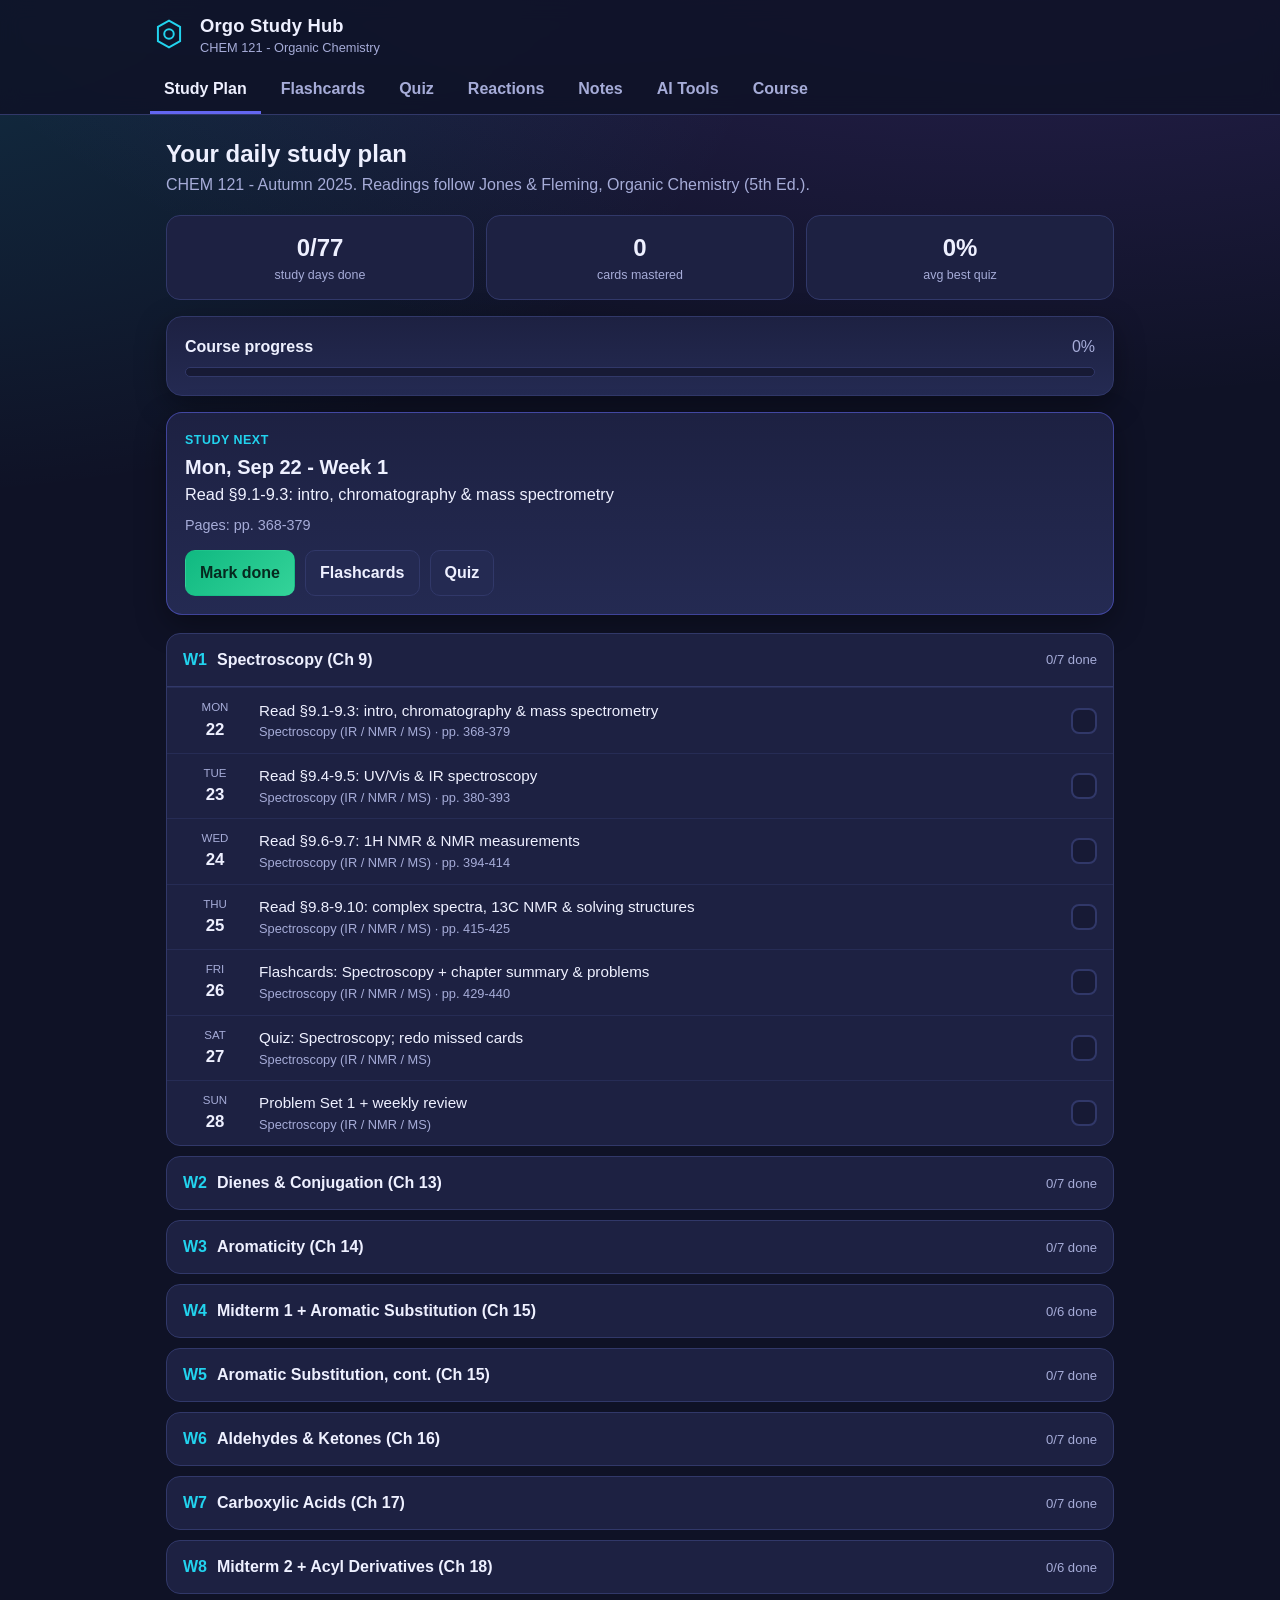
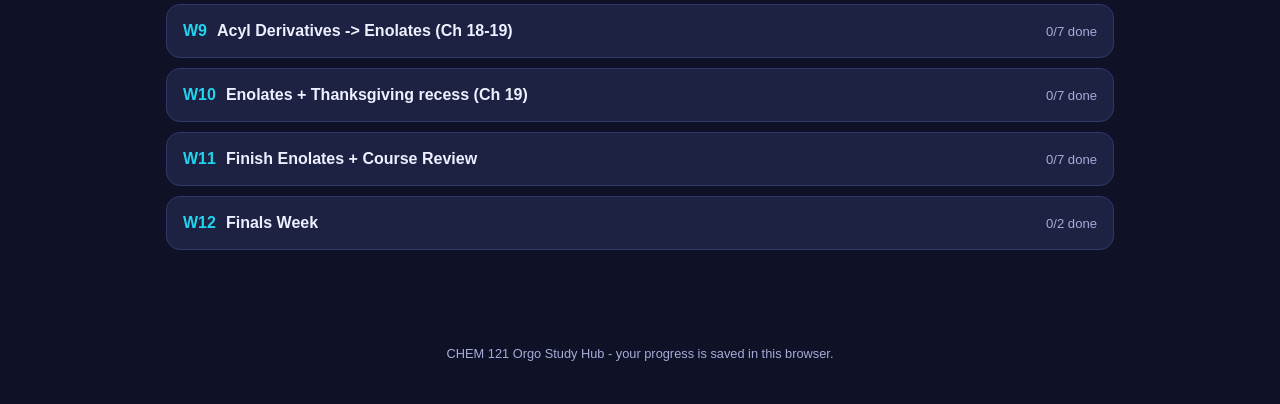
==== docs/index.html @ 77a2e673 "Publish CHEM 121 Orgo Study Hub via GitHub Pages (docs/) Add the study app under docs/ on main so it" ====
<!DOCTYPE html>
<html lang="en">
<head>
  <meta charset="UTF-8" />
  <meta name="viewport" content="width=device-width, initial-scale=1.0" />
  <title>CHEM 121 - Orgo Study Hub</title>
  <link rel="stylesheet" href="css/styles.css" />
</head>
<body>
  <header class="topbar">
    <div class="brand">
      <svg class="logo" viewBox="0 0 48 48" aria-hidden="true">
        <polygon points="24,7 38,15 38,33 24,41 10,33 10,15" fill="none" stroke="currentColor" stroke-width="2.5" />
        <circle cx="24" cy="24" r="6" fill="none" stroke="currentColor" stroke-width="2.5" />
      </svg>
      <div class="brand-text">
        <div class="brand-title">Orgo Study Hub</div>
        <div class="brand-sub">CHEM 121 - Organic Chemistry</div>
      </div>
    </div>
    <nav class="tabs" id="tabs">
      <button class="tab active" data-view="plan">Study Plan</button>
      <button class="tab" data-view="flashcards">Flashcards</button>
      <button class="tab" data-view="quiz">Quiz</button>
      <button class="tab" data-view="reactions">Reactions</button>
      <button class="tab" data-view="notes">Notes</button>
      <button class="tab" data-view="ai">AI Tools</button>
      <button class="tab" data-view="course">Course</button>
    </nav>
  </header>

  <main id="app" class="container"></main>

  <footer class="footer">
    <span>CHEM 121 Orgo Study Hub - your progress is saved in this browser.</span>
  </footer>

  <script src="js/data.js"></script>
  <script src="js/ai.js"></script>
  <script src="js/app.js"></script>
</body>
</html>
---- docs/css/styles.css ----
:root {
  --bg: #0f1226;
  --bg-soft: #171a35;
  --card: #1d2142;
  --card-2: #242a52;
  --line: #313869;
  --text: #eef0ff;
  --muted: #a6acd8;
  --primary: #6366f1;
  --primary-2: #8b5cf6;
  --accent: #22d3ee;
  --good: #34d399;
  --warn: #fbbf24;
  --bad: #fb7185;
  --radius: 16px;
  --shadow: 0 10px 30px rgba(0, 0, 0, 0.35);
}

* { box-sizing: border-box; }

html, body {
  margin: 0;
  padding: 0;
  background:
    radial-gradient(1200px 600px at 80% -10%, rgba(139, 92, 246, 0.25), transparent),
    radial-gradient(900px 500px at -10% 0%, rgba(34, 211, 238, 0.15), transparent),
    var(--bg);
  color: var(--text);
  font-family: -apple-system, BlinkMacSystemFont, "Segoe UI", Roboto, Helvetica, Arial, sans-serif;
  line-height: 1.5;
  min-height: 100vh;
}

.container { max-width: 980px; margin: 0 auto; padding: 20px 16px 60px; }

/* Top bar */
.topbar {
  position: sticky;
  top: 0;
  z-index: 20;
  backdrop-filter: blur(10px);
  background: rgba(15, 18, 38, 0.85);
  border-bottom: 1px solid var(--line);
  padding: 12px 16px 0;
}
.brand { display: flex; align-items: center; gap: 12px; max-width: 980px; margin: 0 auto; }
.logo { width: 38px; height: 38px; color: var(--accent); flex: none; }
.brand-title { font-weight: 800; font-size: 1.15rem; letter-spacing: 0.2px; }
.brand-sub { color: var(--muted); font-size: 0.8rem; margin-top: -2px; }

.tabs {
  display: flex;
  gap: 6px;
  max-width: 980px;
  margin: 10px auto 0;
  overflow-x: auto;
  scrollbar-width: none;
}
.tabs::-webkit-scrollbar { display: none; }
.tab {
  appearance: none;
  border: none;
  background: transparent;
  color: var(--muted);
  font: inherit;
  font-weight: 600;
  padding: 10px 14px;
  border-radius: 10px 10px 0 0;
  cursor: pointer;
  white-space: nowrap;
  border-bottom: 3px solid transparent;
}
.tab:hover { color: var(--text); }
.tab.active { color: var(--text); border-bottom-color: var(--primary); }

/* Generic */
h1, h2, h3 { line-height: 1.25; }
.view-head { margin: 4px 0 18px; }
.view-head h1 { font-size: 1.5rem; margin: 0 0 4px; }
.view-head p { color: var(--muted); margin: 0; }

.card {
  background: linear-gradient(180deg, var(--card), var(--card-2));
  border: 1px solid var(--line);
  border-radius: var(--radius);
  box-shadow: var(--shadow);
  padding: 18px;
}
.grid { display: grid; gap: 14px; }
.grid.cols-2 { grid-template-columns: repeat(2, 1fr); }
.grid.cols-3 { grid-template-columns: repeat(3, 1fr); }

.btn {
  appearance: none;
  border: 1px solid var(--line);
  background: var(--card-2);
  color: var(--text);
  font: inherit;
  font-weight: 600;
  padding: 10px 14px;
  border-radius: 10px;
  cursor: pointer;
  transition: transform 0.05s ease, background 0.15s ease;
}
.btn:hover { background: #2c3360; }
.btn:active { transform: translateY(1px); }
.btn.primary { background: linear-gradient(135deg, var(--primary), var(--primary-2)); border-color: transparent; }
.btn.good { background: linear-gradient(135deg, #10b981, #34d399); border-color: transparent; color: #06291f; }
.btn.ghost { background: transparent; }
.btn.small { padding: 6px 10px; font-size: 0.85rem; }
.btn:disabled { opacity: 0.5; cursor: default; }
.row { display: flex; gap: 10px; flex-wrap: wrap; align-items: center; }
.spacer { flex: 1; }

select, input[type="text"], input[type="search"], input[type="file"], textarea {
  appearance: none;
  background: var(--bg-soft);
  color: var(--text);
  border: 1px solid var(--line);
  border-radius: 10px;
  padding: 9px 12px;
  font: inherit;
  width: 100%;
}
textarea { line-height: 1.45; }
input[type="file"] { padding: 8px; }
label.field { display: flex; flex-direction: column; gap: 6px; font-size: 0.85rem; color: var(--muted); }

.badge {
  display: inline-block;
  font-size: 0.72rem;
  font-weight: 700;
  padding: 3px 8px;
  border-radius: 999px;
  background: rgba(99, 102, 241, 0.18);
  color: #c7caff;
  border: 1px solid rgba(99, 102, 241, 0.4);
}
.badge.good { background: rgba(52, 211, 153, 0.16); color: #9af0d2; border-color: rgba(52, 211, 153, 0.4); }
.badge.exam { background: rgba(251, 113, 133, 0.16); color: #ffc2cd; border-color: rgba(251, 113, 133, 0.45); }
.badge.today { background: rgba(34, 211, 238, 0.18); color: #b6f3fb; border-color: rgba(34, 211, 238, 0.45); }

.muted { color: var(--muted); }
.pill-tag { font-size: 0.72rem; color: var(--muted); border: 1px solid var(--line); border-radius: 999px; padding: 2px 8px; }

/* Progress bar */
.progress { height: 10px; background: var(--bg-soft); border-radius: 999px; overflow: hidden; border: 1px solid var(--line); }
.progress > span { display: block; height: 100%; background: linear-gradient(90deg, var(--primary), var(--accent)); width: 0; transition: width 0.4s ease; }

/* Stats */
.stats { display: grid; grid-template-columns: repeat(3, 1fr); gap: 12px; margin-bottom: 16px; }
.stat { background: var(--card); border: 1px solid var(--line); border-radius: 14px; padding: 14px; text-align: center; }
.stat .num { font-size: 1.5rem; font-weight: 800; }
.stat .lbl { color: var(--muted); font-size: 0.78rem; }

/* ---- Study plan ---- */
.next-card { border: 1px solid rgba(99,102,241,0.5); }
.next-card .eyebrow { color: var(--accent); font-weight: 700; font-size: 0.78rem; letter-spacing: 0.5px; text-transform: uppercase; }
.next-card h2 { margin: 6px 0 2px; font-size: 1.25rem; }
.reading { font-size: 1.02rem; }
.pages-line { margin-top: 8px; color: var(--muted); font-size: 0.9rem; }

details.week { background: var(--card); border: 1px solid var(--line); border-radius: 14px; margin-bottom: 10px; overflow: hidden; }
details.week > summary { list-style: none; cursor: pointer; padding: 14px 16px; display: flex; align-items: center; gap: 10px; }
details.week > summary::-webkit-details-marker { display: none; }
details.week > summary .wk-no { font-weight: 800; color: var(--accent); }
details.week > summary .wk-title { font-weight: 700; }
details.week > summary .wk-meta { margin-left: auto; color: var(--muted); font-size: 0.82rem; }
details.week[open] > summary { border-bottom: 1px solid var(--line); }

.day {
  display: grid;
  grid-template-columns: 64px 1fr auto;
  gap: 12px;
  align-items: center;
  padding: 11px 16px;
  border-top: 1px solid rgba(49,56,105,0.5);
  cursor: pointer;
}
.day:first-child { border-top: none; }
.day:hover { background: rgba(255,255,255,0.02); }
.day .date { text-align: center; }
.day .date .dow { font-size: 0.72rem; color: var(--muted); text-transform: uppercase; }
.day .date .dnum { font-weight: 800; font-size: 1.05rem; }
.day .task { font-size: 0.95rem; }
.day .task .sub { color: var(--muted); font-size: 0.8rem; }
.day.done .task { text-decoration: line-through; color: var(--muted); }
.day.exam { background: rgba(251, 113, 133, 0.07); }
.day.off { opacity: 0.55; cursor: default; }
.check {
  width: 26px; height: 26px; border-radius: 8px; border: 2px solid var(--line);
  display: flex; align-items: center; justify-content: center; flex: none; background: var(--bg-soft);
}
.day.done .check { background: var(--good); border-color: var(--good); color: #06291f; font-weight: 900; }

/* Day detail */
.day-detail { padding: 0 16px 16px 92px; border-top: 1px dashed var(--line); }
.day-detail .read-big { font-size: 1.02rem; margin: 12px 0 6px; }
.day-detail .pages-edit { display: flex; gap: 8px; align-items: center; margin: 8px 0; flex-wrap: wrap; }
.day-detail .pages-edit input { min-width: 180px; }

/* ---- Flashcards ---- */
.fc-stage { perspective: 1200px; margin: 16px 0; }
.flashcard {
  position: relative;
  width: 100%;
  min-height: 230px;
  transform-style: preserve-3d;
  transition: transform 0.5s;
  cursor: pointer;
}
.flashcard.flipped { transform: rotateY(180deg); }
.face {
  position: absolute;
  inset: 0;
  backface-visibility: hidden;
  border-radius: var(--radius);
  border: 1px solid var(--line);
  padding: 26px;
  display: flex;
  flex-direction: column;
  justify-content: center;
  text-align: center;
}
.face .tag { position: absolute; top: 14px; left: 16px; }
.face .hint { position: absolute; bottom: 12px; left: 0; right: 0; color: var(--muted); font-size: 0.78rem; }
.face.front { background: linear-gradient(160deg, var(--card), var(--card-2)); font-size: 1.2rem; font-weight: 600; }
.face.back { background: linear-gradient(160deg, #20264f, #2b2360); transform: rotateY(180deg); font-size: 1.02rem; }

/* ---- Quiz ---- */
.quiz-options { display: grid; gap: 10px; margin: 14px 0; }
.opt {
  text-align: left;
  padding: 13px 14px;
  border-radius: 12px;
  border: 1px solid var(--line);
  background: var(--bg-soft);
  cursor: pointer;
  font: inherit;
  color: var(--text);
}
.opt:hover { background: #222850; }
.opt.correct { border-color: var(--good); background: rgba(52,211,153,0.16); }
.opt.wrong { border-color: var(--bad); background: rgba(251,113,133,0.16); }
.opt:disabled { cursor: default; }
.explain { margin-top: 12px; padding: 12px 14px; border-radius: 12px; background: rgba(34,211,238,0.08); border: 1px solid rgba(34,211,238,0.3); font-size: 0.92rem; }

/* ---- Reactions ---- */
.rxn { border: 1px solid var(--line); border-radius: 14px; padding: 14px; background: var(--card); }
.rxn h3 { margin: 0 0 8px; font-size: 1.02rem; }
.rxn .flow { display: flex; align-items: center; gap: 10px; flex-wrap: wrap; font-weight: 600; margin: 6px 0; }
.rxn .chip { background: var(--bg-soft); border: 1px solid var(--line); border-radius: 10px; padding: 6px 10px; font-size: 0.9rem; }
.rxn .arrow { color: var(--accent); font-weight: 800; }
.rxn .reagents { color: var(--accent); font-size: 0.82rem; text-align: center; }
.rxn .notes { color: var(--muted); font-size: 0.86rem; margin-top: 8px; }

/* ---- Notes ---- */
.note-section { margin-top: 14px; }
.note-section h3 { margin: 0 0 6px; color: var(--accent); font-size: 1rem; }
.note-section ul { margin: 0; padding-left: 18px; }
.note-section li { margin: 4px 0; }

/* ---- Course ---- */
.kv { display: grid; grid-template-columns: 130px 1fr; gap: 8px 14px; }
.kv dt { color: var(--muted); }
.kv dd { margin: 0; }
.exam-row { display: flex; align-items: center; gap: 10px; padding: 10px 0; border-top: 1px solid var(--line); }
.exam-row:first-of-type { border-top: none; }
.grade-bar { height: 8px; border-radius: 999px; background: linear-gradient(90deg, var(--primary), var(--accent)); }

.footer { text-align: center; color: var(--muted); font-size: 0.8rem; padding: 24px 16px 40px; }

.empty { text-align: center; color: var(--muted); padding: 30px; }

@media (max-width: 720px) {
  .grid.cols-3, .grid.cols-2 { grid-template-columns: 1fr; }
  .stats { grid-template-columns: repeat(3, 1fr); }
  .day { grid-template-columns: 54px 1fr auto; }
  .day-detail { padding-left: 16px; }
  .kv { grid-template-columns: 1fr; gap: 2px; }
  .kv dt { margin-top: 8px; }
}
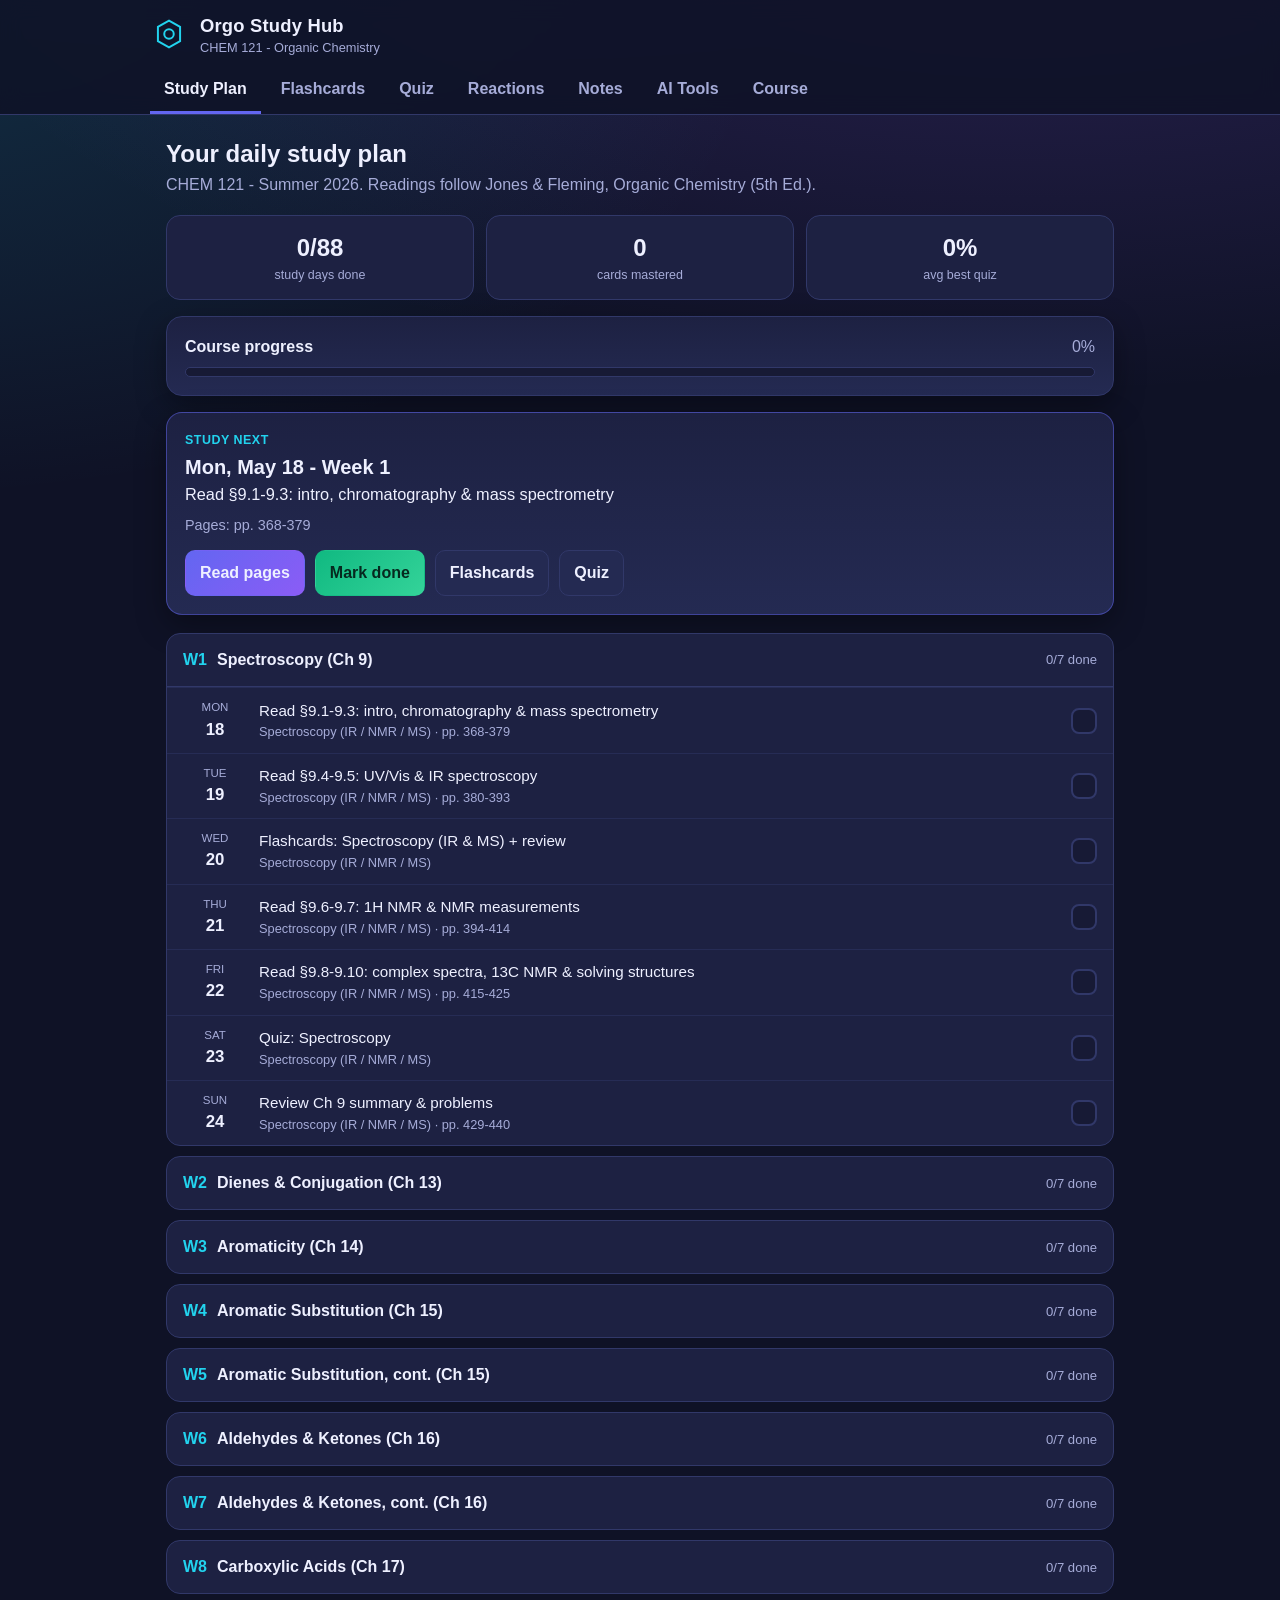
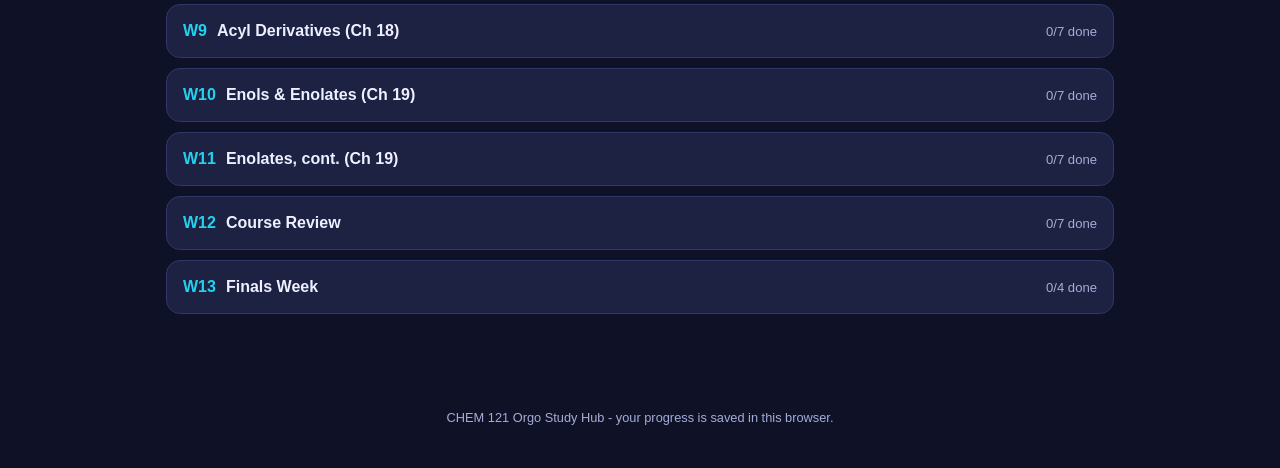
==== commit 574a5417: "Add in-app textbook reader (read assigned pages on the phone) Each study day gets a "Read pp." butto" ====
--- a/docs/index.html
+++ b/docs/index.html
@@ -37,6 +37,7 @@
 
   <script src="js/data.js"></script>
   <script src="js/ai.js"></script>
+  <script src="js/reader.js"></script>
   <script src="js/app.js"></script>
 </body>
 </html>
--- a/docs/css/styles.css
+++ b/docs/css/styles.css
@@ -272,6 +272,39 @@
 
 .empty { text-align: center; color: var(--muted); padding: 30px; }
 
+/* ---- Textbook reader overlay ---- */
+.reader {
+  position: fixed;
+  inset: 0;
+  z-index: 50;
+  background: #0b0d1c;
+  display: flex;
+  flex-direction: column;
+}
+.reader.hidden { display: none; }
+.reader-bar, .reader-foot {
+  display: flex;
+  align-items: center;
+  gap: 8px;
+  padding: 10px 14px;
+  background: rgba(15, 18, 38, 0.95);
+}
+.reader-bar { border-bottom: 1px solid var(--line); }
+.reader-foot { border-top: 1px solid var(--line); justify-content: center; }
+.reader-body {
+  flex: 1;
+  overflow: auto;
+  display: flex;
+  justify-content: center;
+  align-items: flex-start;
+  padding: 12px;
+  -webkit-overflow-scrolling: touch;
+}
+.reader-body canvas { max-width: 100%; height: auto; border-radius: 8px; box-shadow: 0 6px 24px rgba(0,0,0,0.5); background: #fff; }
+.reader-page { font-weight: 700; min-width: 64px; text-align: center; }
+.reader-load { max-width: 460px; margin: 24px auto; text-align: center; }
+.reader-load h3 { margin: 0 0 6px; }
+
 @media (max-width: 720px) {
   .grid.cols-3, .grid.cols-2 { grid-template-columns: 1fr; }
   .stats { grid-template-columns: repeat(3, 1fr); }
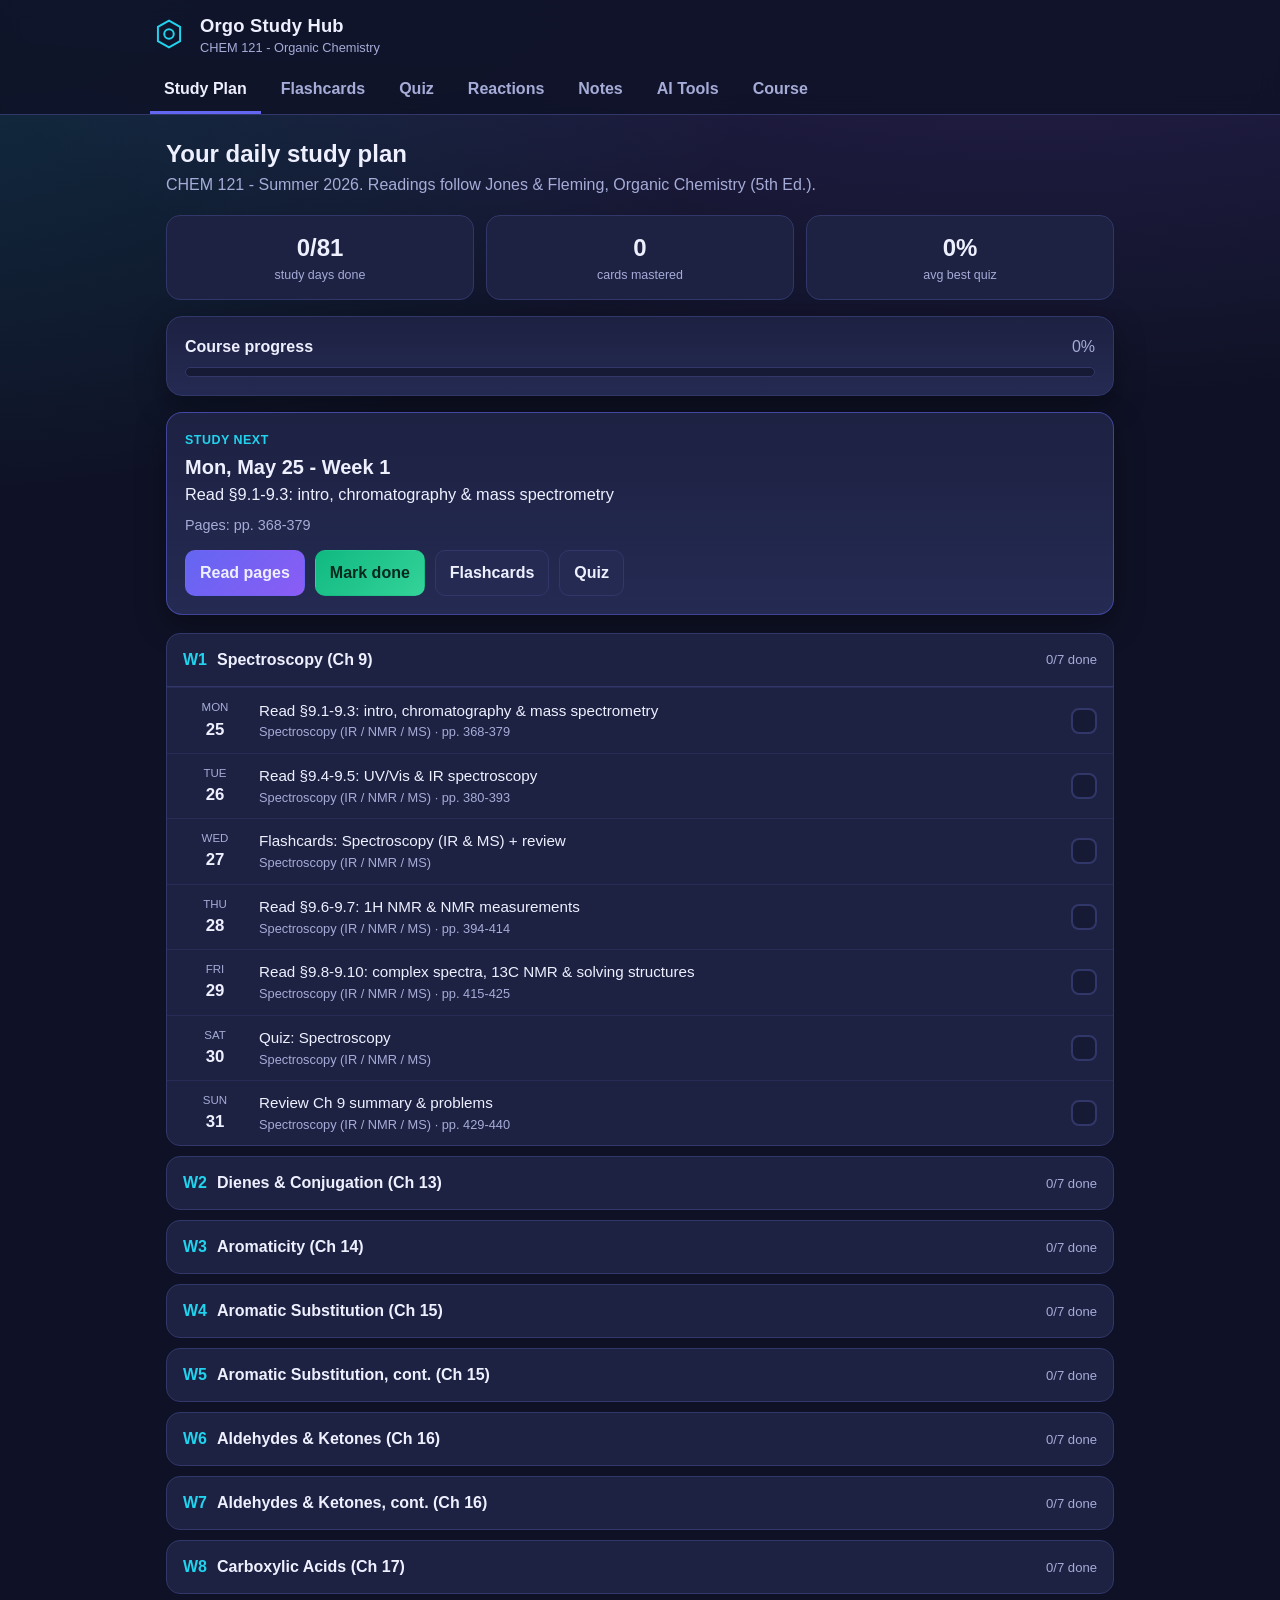
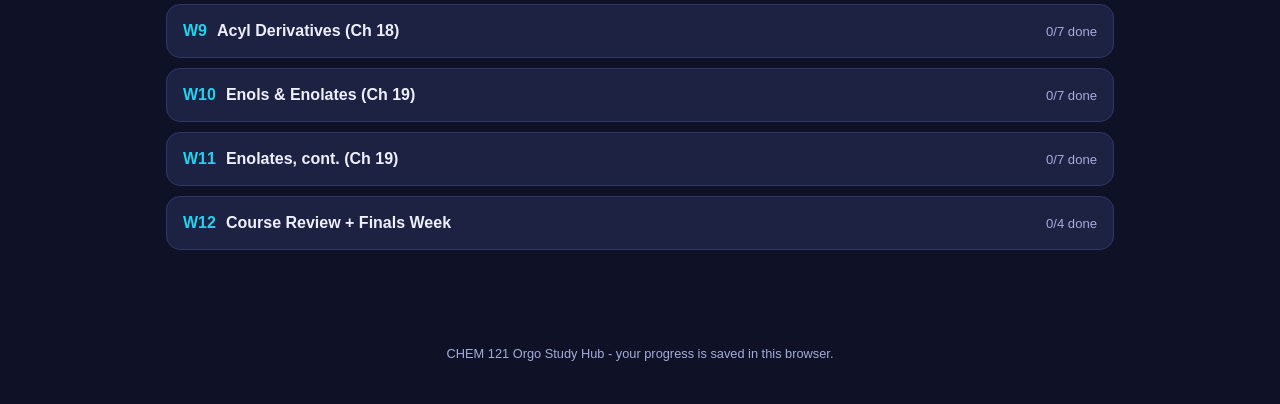
==== commit ca4ce92b: "Add practice problems + solutions-guide reader; start plan May 25 - Practice section on each chapter" ====
--- a/docs/index.html
+++ b/docs/index.html
@@ -4,7 +4,7 @@
   <meta charset="UTF-8" />
   <meta name="viewport" content="width=device-width, initial-scale=1.0" />
   <title>CHEM 121 - Orgo Study Hub</title>
-  <link rel="stylesheet" href="css/styles.css" />
+  <link rel="stylesheet" href="css/styles.css?v=0521b" />
 </head>
 <body>
   <header class="topbar">
@@ -35,9 +35,9 @@
     <span>CHEM 121 Orgo Study Hub - your progress is saved in this browser.</span>
   </footer>
 
-  <script src="js/data.js"></script>
-  <script src="js/ai.js"></script>
-  <script src="js/reader.js"></script>
-  <script src="js/app.js"></script>
+  <script src="js/data.js?v=0521b"></script>
+  <script src="js/ai.js?v=0521b"></script>
+  <script src="js/reader.js?v=0521b"></script>
+  <script src="js/app.js?v=0521b"></script>
 </body>
 </html>
--- a/docs/css/styles.css
+++ b/docs/css/styles.css
@@ -291,16 +291,23 @@
 }
 .reader-bar { border-bottom: 1px solid var(--line); }
 .reader-foot { border-top: 1px solid var(--line); justify-content: center; }
+.reader-tools { flex-wrap: wrap; }
+.practice {
+  margin-top: 14px;
+  padding: 12px 14px;
+  border-radius: 12px;
+  background: rgba(34, 211, 238, 0.07);
+  border: 1px solid rgba(34, 211, 238, 0.28);
+}
+.practice-h { font-weight: 700; color: var(--accent); font-size: 0.82rem; text-transform: uppercase; letter-spacing: 0.4px; }
+.practice p { margin: 6px 0 10px; font-size: 0.92rem; }
 .reader-body {
   flex: 1;
   overflow: auto;
-  display: flex;
-  justify-content: center;
-  align-items: flex-start;
   padding: 12px;
   -webkit-overflow-scrolling: touch;
 }
-.reader-body canvas { max-width: 100%; height: auto; border-radius: 8px; box-shadow: 0 6px 24px rgba(0,0,0,0.5); background: #fff; }
+.reader-body canvas { display: block; margin: 0 auto; border-radius: 8px; box-shadow: 0 6px 24px rgba(0,0,0,0.5); background: #fff; }
 .reader-page { font-weight: 700; min-width: 64px; text-align: center; }
 .reader-load { max-width: 460px; margin: 24px auto; text-align: center; }
 .reader-load h3 { margin: 0 0 6px; }
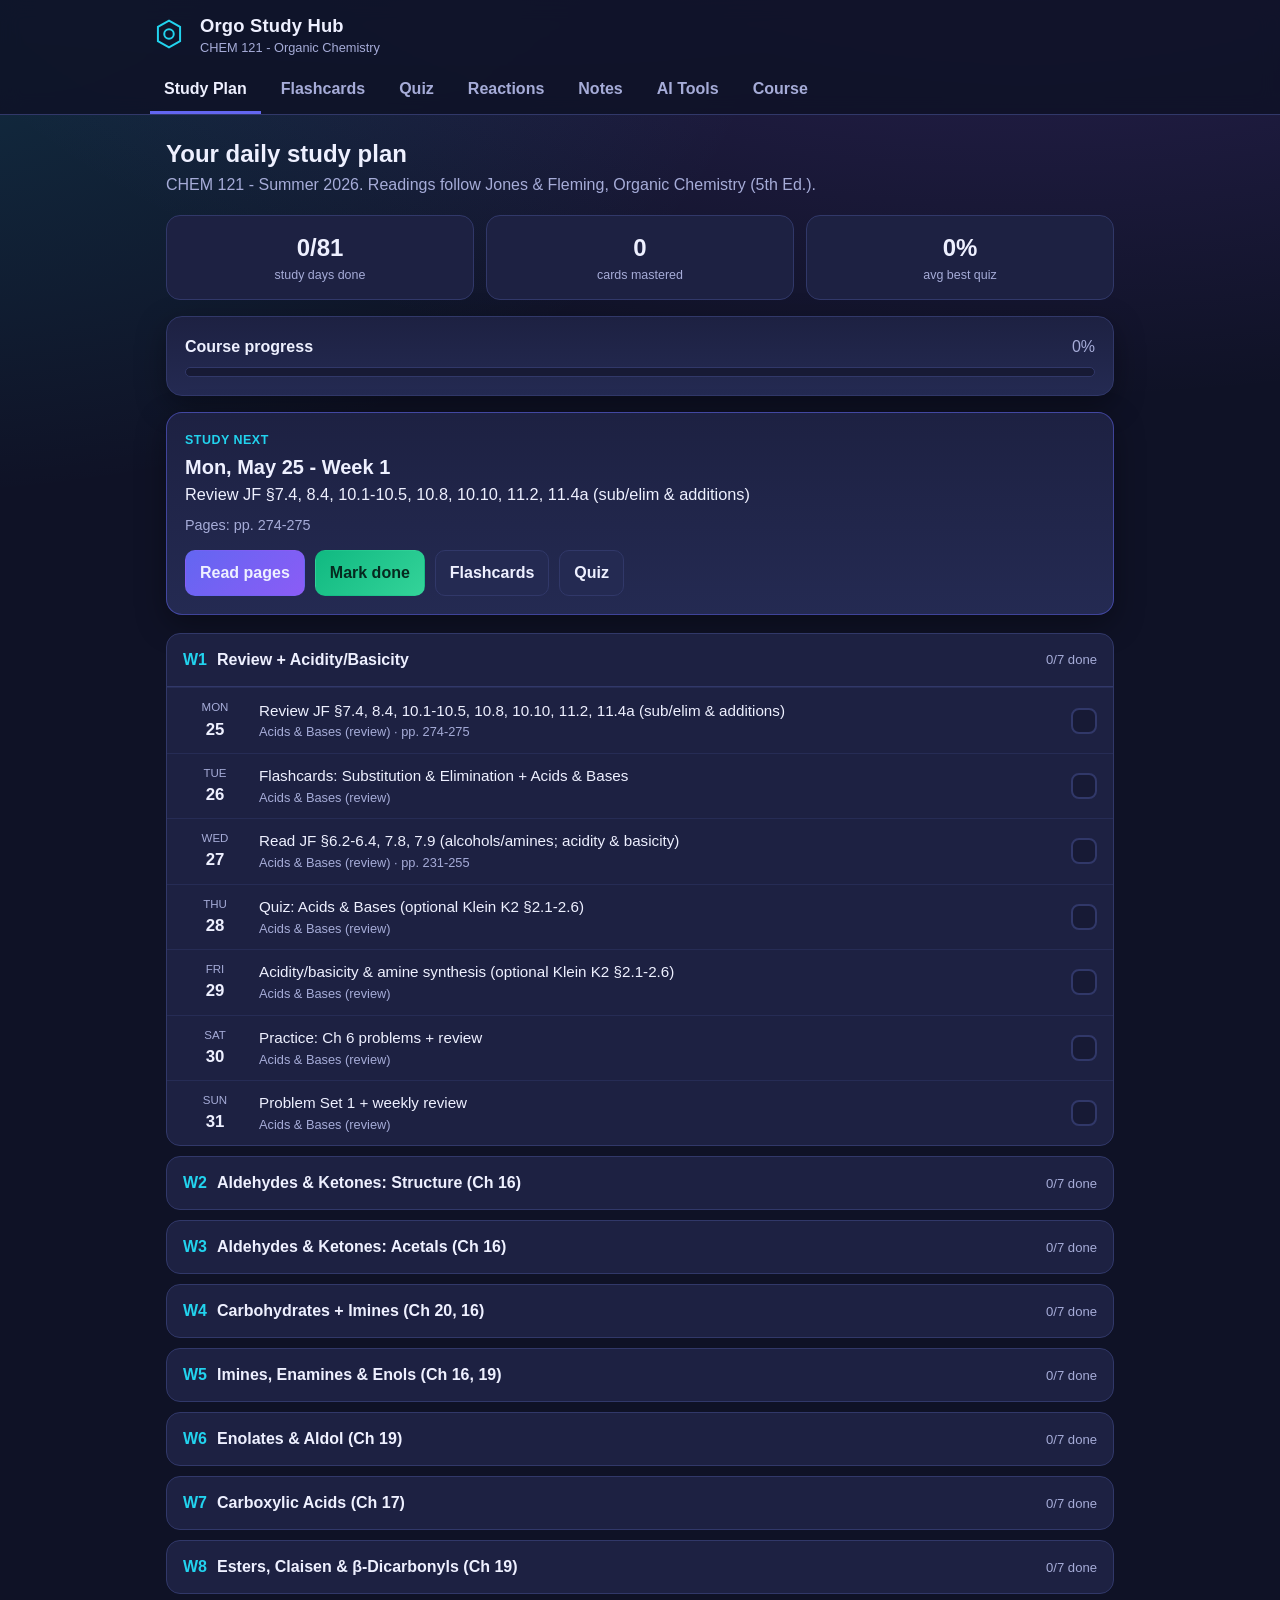
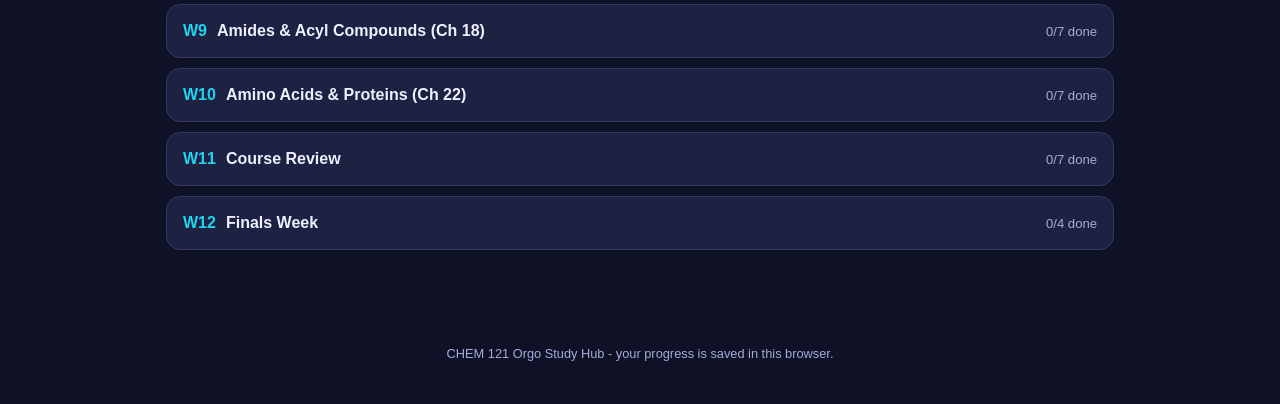
==== commit cb7b206a: "Rebuild study plan to match the real CHEM 121 course calendar Replace the inferred chapter sequence " ====
--- a/docs/index.html
+++ b/docs/index.html
@@ -4,7 +4,7 @@
   <meta charset="UTF-8" />
   <meta name="viewport" content="width=device-width, initial-scale=1.0" />
   <title>CHEM 121 - Orgo Study Hub</title>
-  <link rel="stylesheet" href="css/styles.css?v=0521b" />
+  <link rel="stylesheet" href="css/styles.css?v=0521e" />
 </head>
 <body>
   <header class="topbar">
@@ -35,9 +35,9 @@
     <span>CHEM 121 Orgo Study Hub - your progress is saved in this browser.</span>
   </footer>
 
-  <script src="js/data.js?v=0521b"></script>
-  <script src="js/ai.js?v=0521b"></script>
-  <script src="js/reader.js?v=0521b"></script>
-  <script src="js/app.js?v=0521b"></script>
+  <script src="js/data.js?v=0521e"></script>
+  <script src="js/ai.js?v=0521e"></script>
+  <script src="js/reader.js?v=0521e"></script>
+  <script src="js/app.js?v=0521e"></script>
 </body>
 </html>
